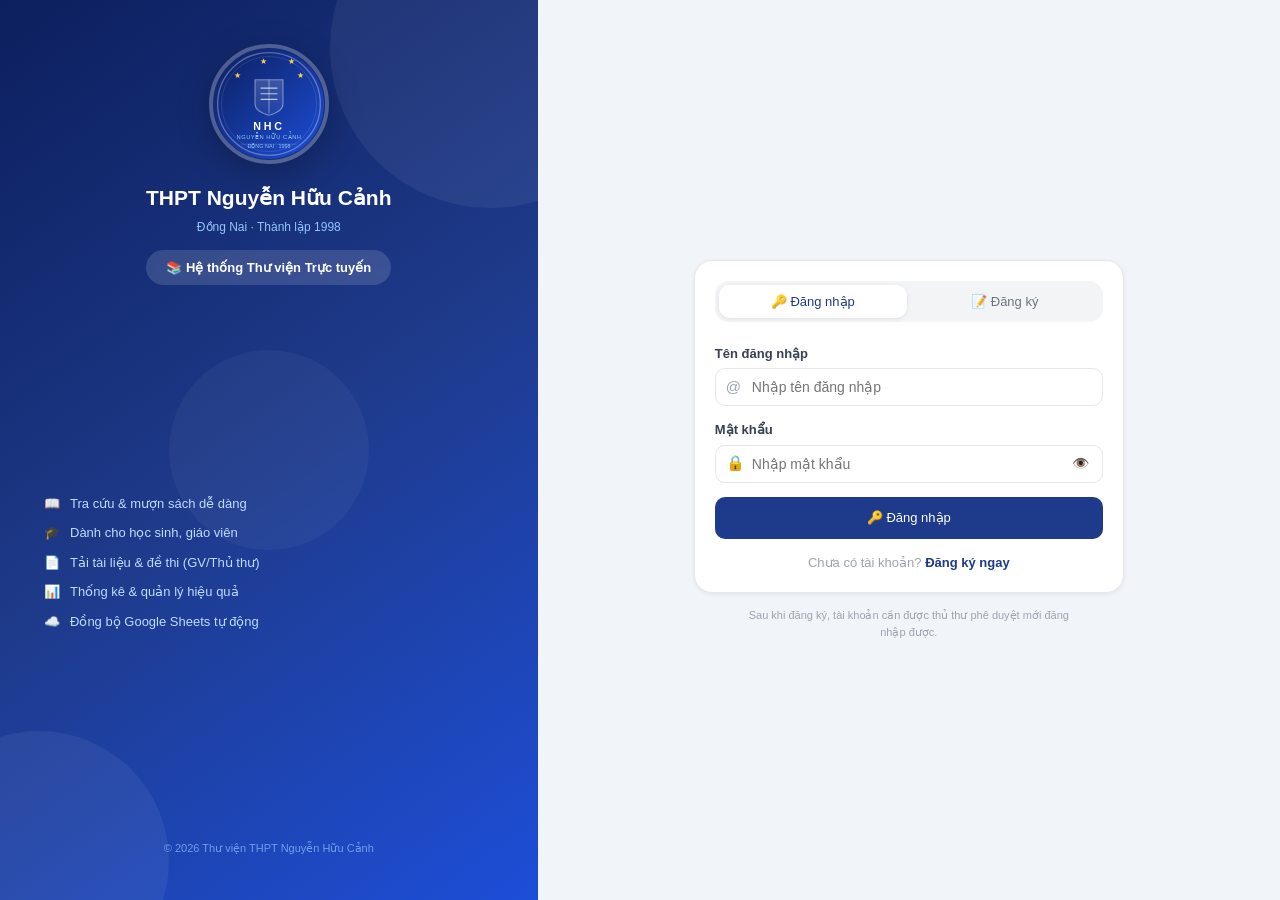
==== books.html @ 04028180 "Add files via upload" ====
<!DOCTYPE html>
<html lang="vi">
<head>
  <meta charset="UTF-8"><meta name="viewport" content="width=device-width,initial-scale=1">
  <title>Sách — Thư viện NHC</title>
  <link rel="icon" href="school-logo.png">
  <link rel="stylesheet" href="style.css">
</head>
<body>
<div id="toast-container"></div>

<div class="app-wrap">
  <div id="sidebar-cnt"></div>
  <div class="main-area">
    <div id="topbar-cnt"></div>
    <main class="main-content" id="content"></main>
  </div>
</div>

<script src="script.js"></script>
<script>
initPage('books');
const U = getCurrentUser();
const isLib = U.role === 'librarian';

let searchQ = '', catFilter = 'all', showAddForm = false;

const CATS = ['all','Văn học','Toán học','Lịch sử','Vật lý','Hóa học','Ngoại ngữ','Sinh học','Địa lý','Khác'];

function render() {
  const books = getBooks();
  const q = searchQ.toLowerCase();
  let filtered = books;
  if (q) filtered = filtered.filter(b=>b.title.toLowerCase().includes(q)||b.author.toLowerCase().includes(q)||(b.category||'').toLowerCase().includes(q));
  if (catFilter!=='all') filtered = filtered.filter(b=>b.category===catFilter);

  document.getElementById('content').innerHTML = `
<div class="page">
  <div class="page-hd">
    <h1>📚 Quản lý sách</h1>
    <p>${books.length} đầu sách · ${filtered.length} kết quả hiển thị</p>
  </div>

  ${isLib&&showAddForm ? addFormHtml() : ''}

  <div class="toolbar">
    <div class="sbox">
      <svg width="15" height="15" viewBox="0 0 24 24" fill="none" stroke="currentColor" stroke-width="2"><circle cx="11" cy="11" r="8"/><line x1="21" y1="21" x2="16.65" y2="16.65"/></svg>
      <input type="text" id="sBooks" placeholder="Tìm tiêu đề, tác giả, thể loại..." value="${esc(searchQ)}" oninput="onSearch(this.value)">
    </div>
    ${isLib?`<button class="btn btn-primary" onclick="toggleAddForm()">${showAddForm?'✕ Đóng':'➕ Thêm sách'}</button>`:''}
  </div>

  <div class="filter-tabs">
    ${CATS.map(c=>`<button class="ftab${catFilter===c?' active':''}" onclick="setCat('${c}')">${c==='all'?'Tất cả ('+books.length+')':c}</button>`).join('')}
  </div>

  <div id="books-grid" class="books-grid">
    ${filtered.length===0
      ? (books.length===0
        ?`<div class="empty-books" style="grid-column:1/-1;padding:48px;text-align:center;background:white;border:2px dashed var(--border);border-radius:var(--r-xl);color:var(--text-xs)">
            <p style="font-size:40px;margin-bottom:8px">📚</p>
            <p style="font-size:15px;font-weight:600;color:var(--text-m);margin-bottom:4px">Thư viện chưa có sách nào</p>
            ${isLib?'<p>Nhấn <strong>➕ Thêm sách</strong> để bắt đầu thêm sách vào thư viện</p>':'<p>Thủ thư chưa thêm sách vào hệ thống</p>'}
          </div>`
        :`<div class="empty-books" style="grid-column:1/-1;padding:32px;text-align:center;background:white;border:1px solid var(--border);border-radius:var(--r-xl);color:var(--text-xs)">
            📭 Không tìm thấy sách phù hợp với từ khóa "<strong>${esc(searchQ||catFilter)}</strong>"
          </div>`)
      : filtered.map(b=>bookCardHtml(b)).join('')}
  </div>
</div>`;

  setTimeout(()=>{ const el=document.getElementById('sBooks'); if(el&&searchQ)el.focus(); },0);
}

function addFormHtml() {
  return `
<div class="card" style="max-width:620px">
  <div class="card-hd">➕ Thêm sách mới</div>
  <form class="frm" onsubmit="handleAddBook(event)">
    <div class="frm-row">
      <div class="field"><label>Tiêu đề <span class="req">*</span></label><input type="text" id="ab-title" placeholder="Tên sách" required></div>
      <div class="field"><label>Tác giả <span class="req">*</span></label><input type="text" id="ab-author" placeholder="Tác giả" required></div>
    </div>
    <div class="frm-row">
      <div class="field"><label>Thể loại</label>
        <select id="ab-cat">${CATS.slice(1).map(c=>`<option>${c}</option>`).join('')}</select>
      </div>
      <div class="field"><label>Số lượng <span class="req">*</span></label><input type="number" id="ab-qty" value="1" min="1" max="999" required></div>
    </div>
    <div class="field"><label>Nhà xuất bản</label><input type="text" id="ab-pub" placeholder="NXB Giáo dục..."></div>
    <div class="field"><label>Ảnh bìa (URL)</label>
      <input type="text" id="ab-cover" placeholder="https://images.unsplash.com/...">
      <small>Để trống sẽ dùng ảnh mặc định. Gợi ý: dùng unsplash.com hoặc drive.google.com</small>
    </div>
    <div class="field"><label>Tài liệu PDF (Link đọc online)</label>
      <input type="text" id="ab-pdf" placeholder="https://drive.google.com/file/d/...">
      <small>Dán link Google Drive hoặc link PDF trực tiếp để đọc online.</small>
    </div>
    <div style="display:flex;gap:10px">
      <button type="submit" class="btn btn-primary">💾 Lưu sách</button>
      <button type="button" class="btn btn-ghost" onclick="toggleAddForm()">Hủy</button>
    </div>
  </form>
</div>`;
}

function bookCardHtml(b) {
  // ... code cũ ...
  return `
  <div class="book-card">
    <div class="book-info">
      <div class="book-actions">
        ${b.avail>0 && !myActive ? `<button class="btn btn-sm" ...>📖 Mượn</button>` : ''}
        
        ${b.pdf ? `<a href="${esc(b.pdf)}" target="_blank" class="btn btn-sm" 
                   style="background:#ECFDF5;color:#047857;border:1px solid #A7F3D0;text-decoration:none;display:inline-flex;align-items:center;justify-content:center">
                   👁️ Đọc online</a>` : ''}
        
        ${isLib ? `<button class="btn btn-sm btn-danger" onclick="deleteBook('${b.id}')">🗑️</button>` : ''}
      </div>
    </div>
  </div>`;
}

function onSearch(v) { searchQ=v; renderGrid(); }
function setCat(c)    { catFilter=c; render(); }
function toggleAddForm() { showAddForm=!showAddForm; render(); }

function renderGrid() {
  const books = getBooks();
  const q = searchQ.toLowerCase();
  let filtered = books;
  if (q) filtered = filtered.filter(b=>b.title.toLowerCase().includes(q)||b.author.toLowerCase().includes(q)||(b.category||'').toLowerCase().includes(q));
  if (catFilter!=='all') filtered = filtered.filter(b=>b.category===catFilter);
  const grid = document.getElementById('books-grid');
  if (grid) grid.innerHTML = filtered.length===0?'<div class="empty-state">📚 Không tìm thấy sách nào</div>':filtered.map(b=>bookCardHtml(b)).join('');
}

function handleAddBook(e) {
  e.preventDefault();
  const title  = document.getElementById('ab-title').value.trim();
  const author = document.getElementById('ab-author').value.trim();
  const cat    = document.getElementById('ab-cat').value;
  const qty    = parseInt(document.getElementById('ab-qty').value)||1;
  const pub    = document.getElementById('ab-pub').value.trim();
  const cover  = document.getElementById('ab-cover').value.trim();
  const pdf    = document.getElementById('ab-pdf').value.trim(); // Thêm dòng này

  if (!title || !author) { toast('Vui lòng nhập tiêu đề và tác giả','error'); return; }
  
  const books = getBooks();
  const b = { 
    id:'b'+Date.now(), 
    title, 
    author, 
    category:cat||'Khác', 
    qty, 
    avail:qty, 
    publisher:pub,
    cover:cover||'https://images.unsplash.com/photo-1512820790803-83ca734da794?w=400&q=80',
    pdf: pdf, // Thêm dòng này để lưu link PDF
    addedDate:todayStr(), 
    bCount:0 
  };

  books.push(b);
  saveBooks(books);

  // Gửi lên GS BOOK sheet (nhớ thêm pdf vào payload)
  gsPost(GS.BOOK, { 
    action:'ADD_BOOK', 
    title:b.title, 
    author:b.author, 
    category:b.category, 
    qty:b.qty, 
    publisher:b.publisher||'', 
    pdf: b.pdf, // Thêm dòng này
    addedDate:b.addedDate, 
    addedBy:U.name 
  });

  toast(`Đã thêm sách: "${b.title}"`, 'success');
  showAddForm = false;
  render();
}

function deleteBook(id) {
  const books = getBooks();
  const b = books.find(x=>x.id===id);
  if (!b) return;
  if (!confirm(`Xóa sách "${b.title}"?\nThao tác này không thể hoàn tác.`)) return;
  saveBooks(books.filter(x=>x.id!==id));
  toast(`Đã xóa sách: "${b.title}"`, 'success');
  render();
}

function borrowBook(bookId) {
  // Redirect sang trang mượn trả, truyền bookId qua sessionStorage
  sessionStorage.setItem('quick_borrow_book', bookId);
  location.href = 'borrow.html';
}

render();
</script>
</body>
</html>
---- style.css ----
:root {
  --primary:    #1E3A8A;
  --primary-h:  #1e40af;
  --primary-d:  #0f2569;
  --primary-l:  #EFF6FF;
  --primary-ll: #DBEAFE;
  --bg:         #F9FAFB;
  --white:      #ffffff;
  --border:     #E5E7EB;
  --text:       #111827;
  --text-m:     #374151;
  --text-s:     #6B7280;
  --text-xs:    #9CA3AF;
  --danger:     #DC2626;
  --danger-l:   #FEE2E2;
  --success:    #059669;
  --success-l:  #D1FAE5;
  --warning:    #D97706;
  --warning-l:  #FEF3C7;
  --purple:     #7C3AED;
  --purple-l:   #EDE9FE;
  --orange-l:   #FED7AA;
  --orange:     #EA580C;
  --sidebar-w:  280px;
  --r:          10px;
  --r-lg:       14px;
  --r-xl:       18px;
  --sh:         0 1px 4px rgba(0,0,0,0.07);
  --sh-md:      0 4px 16px rgba(0,0,0,0.10);
  --sh-lg:      0 8px 32px rgba(0,0,0,0.13);
}

*,*::before,*::after{box-sizing:border-box;margin:0;padding:0}
html{scroll-behavior:smooth;font-size:14px}
body{font-family:-apple-system,BlinkMacSystemFont,'Segoe UI',Roboto,sans-serif;background:var(--bg);color:var(--text);line-height:1.5}
a{color:inherit;text-decoration:none}
button{font-family:inherit;cursor:pointer;border:none;background:none}
input,select,textarea{font-family:inherit;font-size:14px}
img{display:block;max-width:100%}
ul{list-style:none}
::-webkit-scrollbar{width:5px;height:5px}
::-webkit-scrollbar-track{background:transparent}
::-webkit-scrollbar-thumb{background:#D1D5DB;border-radius:99px}

#toast-container{position:fixed;top:14px;right:14px;z-index:9999;display:flex;flex-direction:column;gap:8px;pointer-events:none}
.toast{display:flex;align-items:flex-start;gap:10px;padding:12px 14px;border-radius:var(--r-lg);background:white;border:1px solid var(--border);box-shadow:var(--sh-lg);pointer-events:all;min-width:250px;max-width:360px;font-size:13px;animation:toastIn .22s ease}
@keyframes toastIn{from{transform:translateX(110%);opacity:0}to{transform:none;opacity:1}}
.toast-success{border-left:4px solid var(--success)}
.toast-error  {border-left:4px solid var(--danger)}
.toast-warning{border-left:4px solid var(--warning)}
.toast-info   {border-left:4px solid var(--primary)}
.toast-body{flex:1;line-height:1.4}
.toast-title{font-weight:600;color:var(--text);margin-bottom:1px}
.toast-msg{color:var(--text-s);font-size:12px}
.toast-close{background:none;border:none;cursor:pointer;color:var(--text-xs);padding:0;font-size:16px;line-height:1;flex-shrink:0;margin-top:-2px}

.btn{display:inline-flex;align-items:center;gap:6px;padding:8px 16px;border-radius:var(--r);font-size:13px;font-weight:500;transition:all .15s;cursor:pointer;border:1px solid transparent;white-space:nowrap;line-height:1.4}
.btn:disabled{opacity:.5;cursor:not-allowed;pointer-events:none}
.btn-primary{background:var(--primary);color:#fff}
.btn-primary:hover{background:var(--primary-h)}
.btn-ghost{background:white;color:var(--text-m);border-color:var(--border)}
.btn-ghost:hover{background:var(--bg)}
.btn-success{background:var(--success-l);color:#065F46}
.btn-success:hover{background:#A7F3D0}
.btn-danger{background:var(--danger-l);color:var(--danger)}
.btn-danger:hover{background:#FECACA}
.btn-warning{background:var(--warning-l);color:#92400E}
.btn-warning:hover{background:#FDE68A}
.btn-purple{background:var(--purple-l);color:var(--purple)}
.btn-sm{padding:5px 10px;font-size:12px;border-radius:8px}
.btn-full{width:100%;justify-content:center;padding:11px}

.badge{display:inline-flex;align-items:center;gap:4px;padding:3px 8px;border-radius:6px;font-size:11px;font-weight:600}
.badge-blue  {background:var(--primary-ll);color:#1E40AF}
.badge-green {background:var(--success-l); color:#065F46}
.badge-red   {background:var(--danger-l);  color:var(--danger)}
.badge-yellow{background:var(--warning-l); color:#92400E}
.badge-purple{background:var(--purple-l);  color:var(--purple)}
.badge-gray  {background:#F3F4F6;           color:var(--text-m)}
.badge-orange{background:var(--orange-l);  color:var(--orange)}

.field{display:flex;flex-direction:column;gap:5px}
.field label{font-size:13px;font-weight:600;color:var(--text-m)}
.field small{font-size:11px;color:var(--text-xs);line-height:1.4}
.req{color:var(--danger)}
.iw{position:relative;display:flex;align-items:center}
.iw .ii{position:absolute;left:11px;color:var(--text-xs);pointer-events:none;display:flex;align-items:center;font-size:15px}
.iw input,.iw select{width:100%;padding:10px 12px 10px 36px;border:1px solid var(--border);border-radius:var(--r);background:white;outline:none;transition:border-color .15s}
.iw input:focus,.iw select:focus{border-color:var(--primary)}
.iw .eye-btn{position:absolute;right:10px;color:var(--text-xs);display:flex;padding:4px;cursor:pointer}
.iw .eye-btn:hover{color:var(--text-m)}
input:not(.iw input):not([type="file"]):not([type="range"]),select:not(.iw select),textarea{width:100%;padding:10px 12px;border:1px solid var(--border);border-radius:var(--r);background:white;outline:none;transition:border-color .15s;resize:vertical}
input:not(.iw input):focus,select:not(.iw select):focus,textarea:focus{border-color:var(--primary)}
input[type="file"]{border:1.5px dashed var(--border);padding:10px 12px;border-radius:var(--r);background:var(--bg);cursor:pointer;width:100%}
input[type="file"]:hover{border-color:var(--primary)}
input[type="date"]{padding:9px 12px;border:1px solid var(--border);border-radius:var(--r);background:white;outline:none;width:100%}
input[type="date"]:focus{border-color:var(--primary)}
.frm{display:flex;flex-direction:column;gap:14px}
.frm-row{display:grid;grid-template-columns:1fr 1fr;gap:12px}
.frm-row-3{display:grid;grid-template-columns:1fr 1fr 1fr;gap:12px}
@media(max-width:640px){.frm-row,.frm-row-3{grid-template-columns:1fr}}

.card{background:white;border:1px solid var(--border);border-radius:var(--r-xl);padding:20px;box-shadow:var(--sh)}
.card-hd{font-size:15px;font-weight:700;color:var(--text);margin-bottom:16px;display:flex;align-items:center;gap:8px}
.card-hd-actions{margin-left:auto;display:flex;gap:6px}

.sec-hd{display:flex;align-items:center;justify-content:space-between;margin-bottom:12px}
.sec-hd h2{font-size:15px;font-weight:700;color:var(--text)}
.see-all{font-size:12px;color:var(--primary);font-weight:600;cursor:pointer}
.see-all:hover{text-decoration:underline}

.tab-bar{display:flex;gap:4px;background:white;border:1px solid var(--border);border-radius:var(--r-xl);padding:4px;width:fit-content;margin-bottom:18px;flex-wrap:wrap}
.tab-btn{display:flex;align-items:center;gap:6px;padding:7px 14px;border-radius:var(--r);font-size:13px;font-weight:500;color:var(--text-s);transition:all .15s;background:transparent;white-space:nowrap;cursor:pointer}
.tab-btn.active{background:var(--primary);color:white}
.tab-count{font-size:10px;padding:1px 5px;border-radius:99px;background:rgba(255,255,255,.2)}
.tab-btn:not(.active) .tab-count{background:var(--border);color:var(--text-s)}
.filter-tabs{display:flex;flex-wrap:wrap;gap:6px;margin-bottom:14px}
.ftab{padding:5px 12px;border-radius:99px;font-size:12px;font-weight:500;background:white;border:1px solid var(--border);color:var(--text-s);cursor:pointer;transition:all .15s}
.ftab.active{background:var(--primary);color:white;border-color:var(--primary)}

.tbl-wrap{background:white;border:1px solid var(--border);border-radius:var(--r-xl);overflow:auto;box-shadow:var(--sh)}
.tbl{width:100%;border-collapse:collapse;font-size:13px;min-width:560px}
.tbl thead{background:var(--bg)}
.tbl th{text-align:left;padding:10px 14px;font-weight:600;color:var(--text-m);font-size:12px;white-space:nowrap}
.tbl td{padding:11px 14px;border-top:1px solid #F3F4F6;vertical-align:middle}
.tbl tbody tr:hover td{background:#FAFAFA}
.tbl .tc{text-align:center}
.tbl .fw{font-weight:500;color:var(--text)}
.tbl .act{display:flex;gap:5px}
.tbl .empty{text-align:center;padding:32px;color:var(--text-xs);font-size:13px}

.toolbar{display:flex;align-items:center;gap:10px;margin-bottom:14px;flex-wrap:wrap}
.sbox{display:flex;align-items:center;gap:8px;background:white;border:1px solid var(--border);border-radius:var(--r);padding:8px 12px;flex:1;min-width:200px;max-width:380px}
.sbox svg{color:var(--text-xs);flex-shrink:0}
.sbox input{border:none;background:none;outline:none;flex:1;font-size:13px;color:var(--text)}

.page{display:flex;flex-direction:column;gap:18px}
.page-hd h1{font-size:22px;font-weight:700;color:var(--text)}
.page-hd p{color:var(--text-s);font-size:13px;margin-top:2px}
.empty-state{padding:40px 20px;text-align:center;color:var(--text-xs);background:white;border-radius:var(--r-xl);border:1px solid var(--border);font-size:14px;line-height:2}

.stats-grid{display:grid;grid-template-columns:repeat(auto-fill,minmax(160px,1fr));gap:12px}
.stat-card{background:white;border:1px solid var(--border);border-radius:var(--r-xl);padding:16px 18px;display:flex;align-items:center;gap:14px;box-shadow:var(--sh)}
.stat-icon{width:44px;height:44px;border-radius:12px;display:flex;align-items:center;justify-content:center;font-size:20px;flex-shrink:0}
.stat-label{font-size:12px;color:var(--text-s);font-weight:500}
.stat-val{font-size:24px;font-weight:800;line-height:1.1;margin-top:2px}

.books-grid{display:grid;grid-template-columns:repeat(auto-fill,minmax(170px,1fr));gap:14px}
.book-card{background:white;border:1px solid var(--border);border-radius:var(--r-xl);overflow:hidden;display:flex;flex-direction:column;box-shadow:var(--sh);transition:box-shadow .2s,transform .2s}
.book-card:hover{box-shadow:var(--sh-md);transform:translateY(-2px)}
.book-cover{position:relative;height:175px;background:var(--primary-l);overflow:hidden;flex-shrink:0}
.book-cover img{width:100%;height:100%;object-fit:cover}
.book-rank{position:absolute;top:8px;left:8px;width:24px;height:24px;border-radius:50%;background:var(--primary);color:white;font-size:11px;font-weight:700;display:flex;align-items:center;justify-content:center;box-shadow:0 2px 6px rgba(0,0,0,.2);z-index:1}
.book-out-overlay{position:absolute;inset:0;background:rgba(0,0,0,.5);display:flex;align-items:center;justify-content:center}
.book-out-overlay span{background:rgba(255,255,255,.15);color:white;font-size:12px;font-weight:600;padding:5px 12px;border-radius:8px;backdrop-filter:blur(4px)}
.book-info{padding:12px;flex:1;display:flex;flex-direction:column;gap:3px}
.book-title{font-weight:600;font-size:13px;color:var(--text);line-height:1.3;display:-webkit-box;-webkit-line-clamp:2;line-clamp:2;-webkit-box-orient:vertical;overflow:hidden}
.book-author{font-size:11px;color:var(--text-s)}
.book-meta{display:flex;align-items:center;gap:6px;flex-wrap:wrap;margin-top:4px}
.cat-tag{font-size:11px;font-weight:600;padding:2px 7px;border-radius:5px}
.book-avail{font-size:11px;color:var(--text-xs)}
.book-actions{margin-top:auto;padding-top:8px;display:flex;gap:5px}

.u-cell{display:flex;align-items:center;gap:10px}
.avatar{display:flex;align-items:center;justify-content:center;border-radius:50%;font-weight:700;flex-shrink:0}
.avatar-lg{width:36px;height:36px;font-size:14px}
.avatar-md{width:30px;height:30px;font-size:12px}
.avatar-sm{width:24px;height:24px;font-size:10px}
.role-tag{display:inline-flex;align-items:center;padding:2px 8px;border-radius:5px;font-size:11px;font-weight:600}
.code{font-family:'Courier New',monospace;font-size:12px;background:var(--bg);padding:2px 6px;border-radius:4px;color:var(--primary)}

.usearch-wrap{position:relative}
.usearch-drop{position:absolute;top:calc(100% + 4px);left:0;right:0;background:white;border:1px solid var(--border);border-radius:var(--r-lg);box-shadow:var(--sh-md);z-index:60;max-height:220px;overflow-y:auto;display:none}
.usearch-item{display:flex;align-items:center;gap:10px;padding:9px 14px;cursor:pointer;transition:background .1s}
.usearch-item:hover{background:var(--bg)}
.usearch-item p{font-size:13px;font-weight:500;color:var(--text)}
.usearch-item small{font-size:11px;color:var(--text-s)}
.selected-user{display:flex;align-items:center;gap:10px;padding:8px 12px;border:1.5px solid var(--primary);border-radius:var(--r);background:var(--primary-l);margin-top:6px}
.selected-user-info{flex:1}
.selected-user-info p{font-size:13px;font-weight:600;color:var(--text)}
.selected-user-info small{font-size:11px;color:var(--text-s)}
.selected-user-clear{color:var(--text-xs);padding:3px;display:flex;cursor:pointer}

.ann-list{display:flex;flex-direction:column;gap:10px}
.ann-card{background:white;border:1px solid var(--border);border-radius:var(--r-lg);padding:14px 16px;display:flex;gap:14px;align-items:flex-start;box-shadow:var(--sh)}
.ann-type{font-size:11px;font-weight:700;padding:3px 8px;border-radius:6px;white-space:nowrap;flex-shrink:0;margin-top:2px}
.ann-notice{background:#DBEAFE;color:#1E40AF}
.ann-event {background:#D1FAE5;color:#065F46}
.ann-news  {background:#FEF3C7;color:#92400E}
.ann-title{font-weight:600;font-size:14px;color:var(--text);margin-bottom:3px}
.ann-body{font-size:13px;color:var(--text-s);line-height:1.5}
.ann-date{font-size:11px;color:var(--text-xs);margin-top:4px}

.doc-list{display:flex;flex-direction:column;gap:8px}
.doc-item{background:white;border:1px solid var(--border);border-radius:var(--r-lg);padding:13px 16px;display:flex;align-items:center;gap:14px;box-shadow:var(--sh)}
.doc-icon{font-size:26px;flex-shrink:0}
.doc-body{flex:1;min-width:0}
.doc-title{font-weight:600;font-size:14px;color:var(--text)}
.doc-meta{display:flex;flex-wrap:wrap;align-items:center;gap:8px;margin-top:4px;font-size:12px;color:var(--text-s)}
.doc-acts{display:flex;gap:6px;flex-shrink:0}
.upload-panel{background:white;border:1.5px dashed var(--primary-ll);border-radius:var(--r-xl);padding:22px;margin-bottom:4px}
.upload-hd{display:flex;align-items:center;gap:14px;margin-bottom:16px}
.upload-hd-icon{width:44px;height:44px;border-radius:var(--r);background:var(--primary-l);color:var(--primary);display:flex;align-items:center;justify-content:center;flex-shrink:0}
.upload-hd h3{font-size:15px;font-weight:700}
.upload-hd p{font-size:12px;color:var(--text-s);margin-top:2px}

.feedback-list{display:flex;flex-direction:column;gap:10px}
.fb-card{background:white;border:1px solid var(--border);border-radius:var(--r-lg);padding:14px 16px;box-shadow:var(--sh)}
.fb-hd{display:flex;align-items:center;gap:10px;margin-bottom:6px}
.fb-body{font-size:13px;color:var(--text-s);line-height:1.6}
.stars{color:#F59E0B;font-size:16px;letter-spacing:2px}
.rating-input{display:flex;gap:8px;margin-top:4px}
.rating-input label{cursor:pointer;font-size:24px;color:#D1D5DB;transition:color .1s}
.rating-input input:checked~label,.rating-input label:hover,.rating-input label:hover~label{color:#F59E0B}
.rating-input{flex-direction:row-reverse;justify-content:flex-end}
.rating-input input{display:none}

.login-wrap{display:flex;min-height:100vh;background:#F1F5F9}
.login-left{display:none;flex-direction:column;justify-content:space-between;padding:44px;position:relative;overflow:hidden;width:42%;flex-shrink:0;background:linear-gradient(145deg,#0c1f5e 0%,#1E3A8A 50%,#1d4ed8 100%)}
@media(min-width:1024px){.login-left{display:flex}}
.ll-blob1{position:absolute;top:0;right:0;width:320px;height:320px;border-radius:50%;background:rgba(255,255,255,.06);transform:translate(35%,-35%)}
.ll-blob2{position:absolute;bottom:0;left:0;width:260px;height:260px;border-radius:50%;background:rgba(255,255,255,.06);transform:translate(-35%,35%)}
.ll-blob3{position:absolute;top:50%;left:50%;width:200px;height:200px;border-radius:50%;background:rgba(255,255,255,.04);transform:translate(-50%,-50%)}
.ll-brand{position:relative;z-index:1;display:flex;flex-direction:column;align-items:center;text-align:center}
.ll-logo{width:120px;height:120px;border-radius:50%;object-fit:cover;border:4px solid rgba(255,255,255,.25);box-shadow:0 8px 32px rgba(0,0,0,.25);margin-bottom:18px}
.ll-logo-fb{width:120px;height:120px;border-radius:50%;background:rgba(255,255,255,.15);display:flex;align-items:center;justify-content:center;font-size:52px;margin-bottom:18px;box-shadow:0 8px 32px rgba(0,0,0,.2)}
.ll-school{font-size:21px;font-weight:800;color:white;margin-bottom:4px}
.ll-school-sub{font-size:12px;color:#93C5FD;margin-bottom:14px}
.ll-badge{background:rgba(255,255,255,.14);color:white;font-size:13px;font-weight:600;padding:8px 20px;border-radius:99px;backdrop-filter:blur(4px)}
.ll-feats{position:relative;z-index:1;display:flex;flex-direction:column;gap:10px}
.ll-feat{color:#BFDBFE;font-size:13px;display:flex;align-items:center;gap:10px}
.ll-copy{position:relative;z-index:1;font-size:11px;color:rgba(147,197,253,.7);text-align:center}
.login-right{flex:1;display:flex;flex-direction:column;align-items:center;justify-content:center;padding:24px 16px;overflow-y:auto}
.mobile-brand{display:flex;align-items:center;gap:12px;margin-bottom:22px}
@media(min-width:1024px){.mobile-brand{display:none}}
.mobile-brand img{width:44px;height:44px;border-radius:50%;object-fit:cover;box-shadow:var(--sh)}
.mobile-brand-fb{width:44px;height:44px;border-radius:50%;background:var(--primary-l);display:flex;align-items:center;justify-content:center;font-size:22px}
.mobile-brand-name{font-size:14px;font-weight:700;color:var(--text)}
.mobile-brand-sub{font-size:12px;color:var(--text-s)}
.login-card{width:100%;max-width:430px}
.login-note{margin-top:14px;font-size:11px;color:var(--text-xs);text-align:center;max-width:340px}
.auth-tabs{display:flex;gap:4px;background:#F3F4F6;border-radius:14px;padding:4px;margin-bottom:22px}
.auth-tab{display:flex;align-items:center;gap:6px;flex:1;justify-content:center;padding:9px 10px;border-radius:11px;font-size:13px;font-weight:500;color:var(--text-s);transition:all .15s;cursor:pointer}
.auth-tab.active{background:white;color:var(--primary);box-shadow:0 1px 4px rgba(0,0,0,.08)}
.role-picker{display:grid;grid-template-columns:1fr 1fr 1fr;gap:8px}
.role-btn{padding:9px 6px;border:1.5px solid var(--border);border-radius:var(--r);font-size:12px;font-weight:500;color:var(--text-s);background:var(--bg);transition:all .15s;display:flex;align-items:center;gap:5px;justify-content:center;cursor:pointer;width:100%}
.role-btn.active{border-color:var(--primary);background:var(--primary-l);color:var(--primary);font-weight:700}
.form-link{text-align:center;font-size:13px;color:var(--text-xs)}
.form-link a{color:var(--primary);font-weight:600;cursor:pointer}

.app-wrap{display:flex;height:100vh;overflow:hidden}
.sidebar {
  width: var(--sidebar-w);
  flex-shrink: 0;
  display: flex;
  flex-direction: column;
  background: linear-gradient(175deg, #111f5c 0%, #1E3A8A 50%, #1d4ed8 100%);
  box-shadow: 2px 0 16px rgba(0, 0, 0, .12);
  z-index: 100;
  transition: transform .28s;
  height: 100vh;
  position: fixed;
  top: 0;
  left: 0;
}
@media(max-width:768px){
  .sidebar{transform:translateX(-100%)}
  .sidebar.open{transform:none}
  .sb-backdrop{display:none;position:fixed;inset:0;background:rgba(0,0,0,.45);z-index:99}
  .sb-backdrop.show{display:block}
}
.sb-header{padding:16px 14px;border-bottom:1px solid rgba(255,255,255,.11);display:flex;align-items:center;gap:11px}
.sb-logo{width:40px;height:40px;border-radius:50%;object-fit:cover;flex-shrink:0;box-shadow:0 2px 8px rgba(0,0,0,.2)}
.sb-logo-fb{width:40px;height:40px;border-radius:50%;background:rgba(255,255,255,.18);display:flex;align-items:center;justify-content:center;font-size:18px;flex-shrink:0}
.sb-title{font-size:16px;font-weight:700;color:white;line-height:1.3}
.sb-sub{font-size:11px;color:#93C5FD}
.sb-nav{flex:1;padding:10px 8px;display:flex;flex-direction:column;gap:1px;overflow-y:auto}
.nav-item {
  display: flex;
  align-items: center;
  gap: 14px;
  padding: 16px 20px;
  border-radius: 11px;
  color: #BFDBFE;
  font-size: 17px;
  font-weight: 500;
  transition: all .15s;
  position: relative;
  cursor: pointer;
  text-decoration: none;
  border: none;
  background: none;
  width: 100%;
  text-align: left;
}
.nav-item:hover{background:rgba(255,255,255,.09);color:white}
.nav-item.active{background:rgba(255,255,255,.15);color:white}
.nav-bar{position:absolute;left:0;top:50%;transform:translateY(-50%);width:3px;height:20px;background:white;border-radius:0 3px 3px 0}
.nav-icon {
  display: flex;
  flex-shrink: 0;
  font-size: 22px;
}
.nav-label{flex:1}
.nav-badge{background:#EF4444;color:white;font-size:10px;font-weight:700;min-width:17px;height:17px;border-radius:99px;display:flex;align-items:center;justify-content:center;padding:0 4px}
.sb-user{padding:11px 14px;border-top:1px solid rgba(255,255,255,.11);display:flex;align-items:center;gap:10px}
.sb-avatar{width:34px;height:34px;border-radius:50%;background:rgba(255,255,255,.18);display:flex;align-items:center;justify-content:center;font-weight:700;color:white;font-size:13px;flex-shrink:0}
.sb-uname{font-size:13px;font-weight:600;color:white;white-space:nowrap;overflow:hidden;text-overflow:ellipsis}
.sb-urole{font-size:11px;color:#93C5FD}
.sb-logout{color:#93C5FD;padding:6px;border-radius:8px;display:flex;cursor:pointer}
.sb-logout:hover{background:rgba(255,255,255,.09);color:white}
.main-area {
  flex: 1;
  display: flex;
  flex-direction: column;
  overflow: hidden;
  min-width: 0;
  margin-left: var(--sidebar-w);
}
@media(max-width:768px){.main-area{margin-left:0}}
.topbar{background:white;border-bottom:1px solid var(--border);padding:11px 22px;display:flex;align-items:center;gap:12px;flex-shrink:0;box-shadow:var(--sh)}
.menu-btn{display:none;padding:6px;border-radius:8px;color:var(--text-m);cursor:pointer}
.menu-btn:hover{background:var(--bg)}
@media(max-width:768px){.menu-btn{display:flex}}
.topbar-info{flex:1}
.topbar-greet{font-size:13px;color:var(--text-s)}
.topbar-greet strong{color:var(--primary)}
.topbar-sub{font-size:11px;color:var(--text-xs)}
.topbar-right{display:flex;align-items:center;gap:6px}
.icon-btn{width:34px;height:34px;border-radius:9px;display:flex;align-items:center;justify-content:center;color:var(--text-m);cursor:pointer;position:relative;border:none;background:none}
.icon-btn:hover{background:var(--bg)}
.dot{position:absolute;top:5px;right:5px;width:8px;height:8px;border-radius:50%;background:#EF4444;border:2px solid white}
.offline-badge{background:#FEF3C7;color:#92400E;border:1px solid #FDE68A;font-size:11px;font-weight:600;padding:3px 8px;border-radius:99px;display:none}
.offline-badge.show{display:flex;align-items:center;gap:4px}
.main-content{flex:1;overflow-y:auto;padding:22px 26px}
@media(max-width:640px){.main-content{padding:14px}}

.settings-section{display:flex;flex-direction:column;gap:16px;max-width:660px}
.toggle-wrap{display:flex;align-items:center;justify-content:space-between;padding:10px 0;border-bottom:1px solid #F3F4F6}
.toggle-wrap:last-child{border-bottom:none}
.toggle-label{font-size:13px;font-weight:500;color:var(--text-m)}
.toggle-sub{font-size:11px;color:var(--text-xs)}
.toggle{position:relative;width:40px;height:22px;flex-shrink:0}
.toggle input{opacity:0;width:0;height:0;position:absolute}
.toggle-slider{position:absolute;inset:0;background:#D1D5DB;border-radius:99px;cursor:pointer;transition:.2s}
.toggle-slider::before{content:'';position:absolute;width:16px;height:16px;left:3px;top:3px;background:white;border-radius:50%;transition:.2s}
.toggle input:checked+.toggle-slider{background:var(--primary)}
.toggle input:checked+.toggle-slider::before{transform:translateX(18px)}
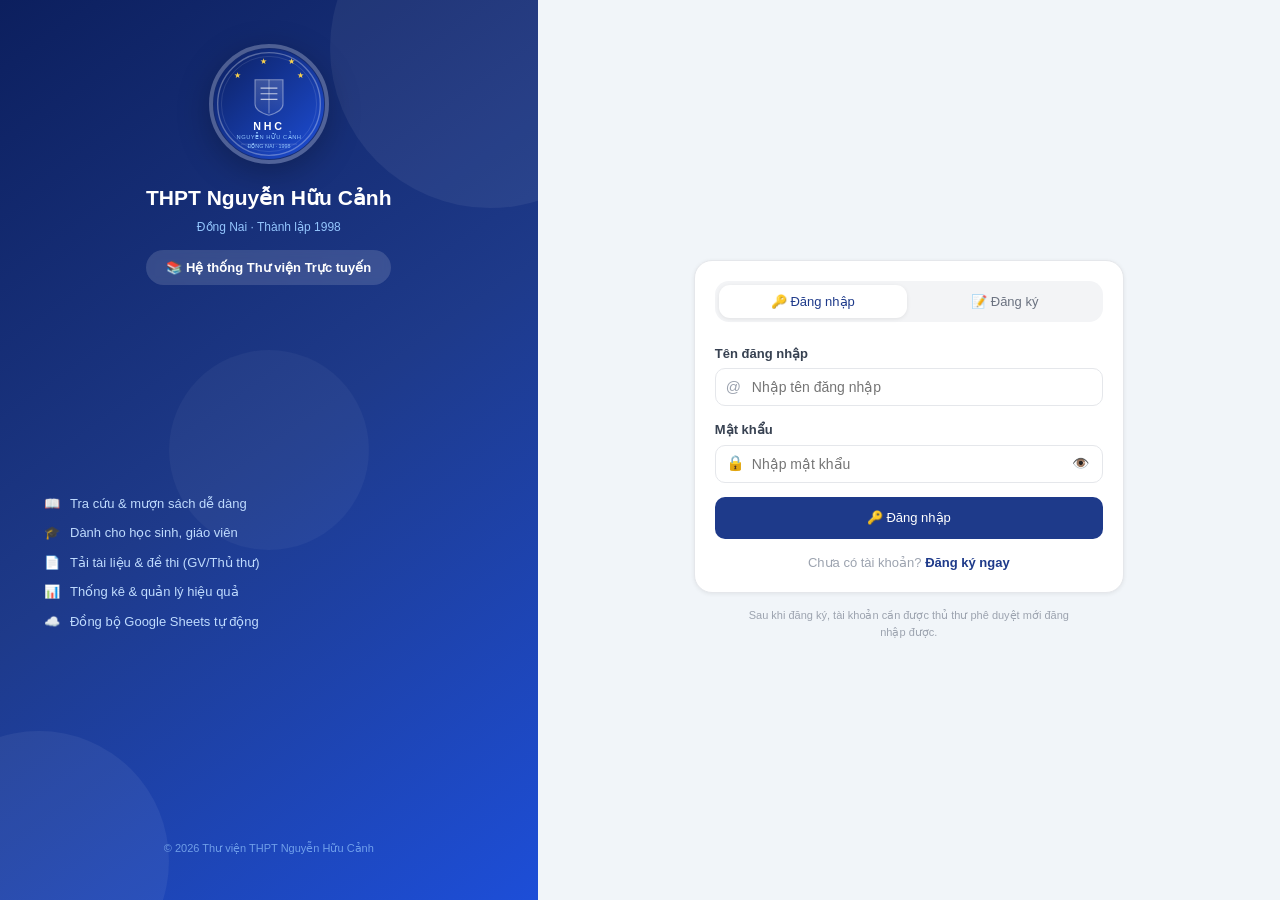
==== commit 0b303eeb: "Add files via upload" ====
--- a/books.html
+++ b/books.html
@@ -25,10 +25,11 @@
 
 let searchQ = '', catFilter = 'all', showAddForm = false;
 
-const CATS = ['all','Văn học','Toán học','Lịch sử','Vật lý','Hóa học','Ngoại ngữ','Sinh học','Địa lý','Khác'];
+const CATS = ['all', 'SGK10', 'SGK11', 'SGK12', 'Truyện ngắn', 'Tiểu Thuyết', 'Truyện tranh', 'Kỹ năng sống', 'Khác'];
 
 function render() {
   const books = getBooks();
+  const borrows = getBorrows(); // Lấy dữ liệu mượn để check trạng thái nút
   const q = searchQ.toLowerCase();
   let filtered = books;
   if (q) filtered = filtered.filter(b=>b.title.toLowerCase().includes(q)||b.author.toLowerCase().includes(q)||(b.category||'').toLowerCase().includes(q));
@@ -57,16 +58,15 @@
 
   <div id="books-grid" class="books-grid">
     ${filtered.length===0
-      ? (books.length===0
-        ?`<div class="empty-books" style="grid-column:1/-1;padding:48px;text-align:center;background:white;border:2px dashed var(--border);border-radius:var(--r-xl);color:var(--text-xs)">
+      ? `<div class="empty-books" style="grid-column:1/-1;padding:48px;text-align:center;background:white;border:2px dashed var(--border);border-radius:var(--r-xl);color:var(--text-xs)">
             <p style="font-size:40px;margin-bottom:8px">📚</p>
-            <p style="font-size:15px;font-weight:600;color:var(--text-m);margin-bottom:4px">Thư viện chưa có sách nào</p>
-            ${isLib?'<p>Nhấn <strong>➕ Thêm sách</strong> để bắt đầu thêm sách vào thư viện</p>':'<p>Thủ thư chưa thêm sách vào hệ thống</p>'}
+            <p style="font-size:15px;font-weight:600;color:var(--text-m);margin-bottom:4px">Không tìm thấy sách phù hợp</p>
           </div>`
-        :`<div class="empty-books" style="grid-column:1/-1;padding:32px;text-align:center;background:white;border:1px solid var(--border);border-radius:var(--r-xl);color:var(--text-xs)">
-            📭 Không tìm thấy sách phù hợp với từ khóa "<strong>${esc(searchQ||catFilter)}</strong>"
-          </div>`)
-      : filtered.map(b=>bookCardHtml(b)).join('')}
+      : filtered.map(b => {
+          // Tính myActive truyền vào thẻ sách
+          const myActive = U.role !== 'librarian' && borrows.some(r => r.bookId === b.id && r.userId === U.id && (r.status === 'borrowed' || r.status === 'overdue'));
+          return bookCardHtml(b, myActive);
+        }).join('')}
   </div>
 </div>`;
 
@@ -75,7 +75,7 @@
 
 function addFormHtml() {
   return `
-<div class="card" style="max-width:620px">
+<div class="card" style="max-width:620px;margin-bottom:20px">
   <div class="card-hd">➕ Thêm sách mới</div>
   <form class="frm" onsubmit="handleAddBook(event)">
     <div class="frm-row">
@@ -91,13 +91,11 @@
     <div class="field"><label>Nhà xuất bản</label><input type="text" id="ab-pub" placeholder="NXB Giáo dục..."></div>
     <div class="field"><label>Ảnh bìa (URL)</label>
       <input type="text" id="ab-cover" placeholder="https://images.unsplash.com/...">
-      <small>Để trống sẽ dùng ảnh mặc định. Gợi ý: dùng unsplash.com hoặc drive.google.com</small>
     </div>
     <div class="field"><label>Tài liệu PDF (Link đọc online)</label>
-      <input type="text" id="ab-pdf" placeholder="https://drive.google.com/file/d/...">
-      <small>Dán link Google Drive hoặc link PDF trực tiếp để đọc online.</small>
-    </div>
-    <div style="display:flex;gap:10px">
+      <input type="text" id="ab-pdf" placeholder="Dán link PDF hoặc Google Drive...">
+    </div>
+    <div style="display:flex;gap:10px;margin-top:10px">
       <button type="submit" class="btn btn-primary">💾 Lưu sách</button>
       <button type="button" class="btn btn-ghost" onclick="toggleAddForm()">Hủy</button>
     </div>
@@ -105,17 +103,26 @@
 </div>`;
 }
 
-function bookCardHtml(b) {
-  // ... code cũ ...
+function bookCardHtml(b, myActive) { 
+  const cc = (typeof CAT_COLORS !== 'undefined' && CAT_COLORS[b.category]) || {bg:'#F3F4F6', c:'#374151'}; 
+  
   return `
   <div class="book-card">
+    <div class="book-cover">
+      <img src="${esc(b.cover || 'https://via.placeholder.com/150?text=No+Cover')}" alt="${esc(b.title)}" onerror="this.src='https://via.placeholder.com/150?text=No+Cover'">
+      ${b.avail === 0 ? `<div class="book-out-overlay"><span>Hết sách</span></div>` : ''}
+    </div>
     <div class="book-info">
+      <p class="book-title">${esc(b.title)}</p>
+      <p class="book-author">${esc(b.author)}</p>
+      <div class="book-meta">
+        <span class="cat-tag" style="background:${cc.bg};color:${cc.c}">${esc(b.category)}</span>
+        <span class="book-avail">Còn ${b.avail}/${b.qty}</span>
+      </div>
       <div class="book-actions">
-        ${b.avail>0 && !myActive ? `<button class="btn btn-sm" ...>📖 Mượn</button>` : ''}
+        ${b.avail > 0 && (isLib || !myActive) ? `<button class="btn btn-sm" onclick="borrowBook('${b.id}')" style="background:#EFF6FF;color:#1E40AF;border:1px solid #BFDBFE">📖 Mượn</button>` : ''}
         
-        ${b.pdf ? `<a href="${esc(b.pdf)}" target="_blank" class="btn btn-sm" 
-                   style="background:#ECFDF5;color:#047857;border:1px solid #A7F3D0;text-decoration:none;display:inline-flex;align-items:center;justify-content:center">
-                   👁️ Đọc online</a>` : ''}
+        ${b.pdf ? `<a href="${esc(b.pdf)}" target="_blank" class="btn btn-sm" style="background:#ECFDF5;color:#047857;border:1px solid #A7F3D0;text-decoration:none;display:inline-flex;align-items:center;justify-content:center">👁️ Đọc online</a>` : ''}
         
         ${isLib ? `<button class="btn btn-sm btn-danger" onclick="deleteBook('${b.id}')">🗑️</button>` : ''}
       </div>
@@ -129,12 +136,22 @@
 
 function renderGrid() {
   const books = getBooks();
+  const borrows = getBorrows(); 
   const q = searchQ.toLowerCase();
+  
   let filtered = books;
   if (q) filtered = filtered.filter(b=>b.title.toLowerCase().includes(q)||b.author.toLowerCase().includes(q)||(b.category||'').toLowerCase().includes(q));
   if (catFilter!=='all') filtered = filtered.filter(b=>b.category===catFilter);
+  
   const grid = document.getElementById('books-grid');
-  if (grid) grid.innerHTML = filtered.length===0?'<div class="empty-state">📚 Không tìm thấy sách nào</div>':filtered.map(b=>bookCardHtml(b)).join('');
+  if (grid) {
+    grid.innerHTML = filtered.length === 0 
+      ? '<div class="empty-books" style="grid-column:1/-1;padding:32px;text-align:center;">📭 Không tìm thấy sách phù hợp</div>' 
+      : filtered.map(b => {
+          const myActive = U.role !== 'librarian' && borrows.some(r => r.bookId === b.id && r.userId === U.id && (r.status === 'borrowed' || r.status === 'overdue'));
+          return bookCardHtml(b, myActive); 
+        }).join('');
+  }
 }
 
 function handleAddBook(e) {
@@ -145,41 +162,19 @@
   const qty    = parseInt(document.getElementById('ab-qty').value)||1;
   const pub    = document.getElementById('ab-pub').value.trim();
   const cover  = document.getElementById('ab-cover').value.trim();
-  const pdf    = document.getElementById('ab-pdf').value.trim(); // Thêm dòng này
+  const pdf    = document.getElementById('ab-pdf').value.trim();
 
   if (!title || !author) { toast('Vui lòng nhập tiêu đề và tác giả','error'); return; }
   
   const books = getBooks();
   const b = { 
-    id:'b'+Date.now(), 
-    title, 
-    author, 
-    category:cat||'Khác', 
-    qty, 
-    avail:qty, 
-    publisher:pub,
+    id:'b'+Date.now(), title, author, category:cat||'Khác', qty, avail:qty, publisher:pub,
     cover:cover||'https://images.unsplash.com/photo-1512820790803-83ca734da794?w=400&q=80',
-    pdf: pdf, // Thêm dòng này để lưu link PDF
-    addedDate:todayStr(), 
-    bCount:0 
+    pdf: pdf, addedDate:todayStr(), bCount:0 
   };
-
   books.push(b);
   saveBooks(books);
-
-  // Gửi lên GS BOOK sheet (nhớ thêm pdf vào payload)
-  gsPost(GS.BOOK, { 
-    action:'ADD_BOOK', 
-    title:b.title, 
-    author:b.author, 
-    category:b.category, 
-    qty:b.qty, 
-    publisher:b.publisher||'', 
-    pdf: b.pdf, // Thêm dòng này
-    addedDate:b.addedDate, 
-    addedBy:U.name 
-  });
-
+  gsPost(GS.BOOK, { action:'ADD_BOOK', title:b.title, author:b.author, category:b.category, qty:b.qty, publisher:b.publisher||'', pdf: b.pdf, addedDate:b.addedDate, addedBy:U.name });
   toast(`Đã thêm sách: "${b.title}"`, 'success');
   showAddForm = false;
   render();
@@ -188,15 +183,13 @@
 function deleteBook(id) {
   const books = getBooks();
   const b = books.find(x=>x.id===id);
-  if (!b) return;
-  if (!confirm(`Xóa sách "${b.title}"?\nThao tác này không thể hoàn tác.`)) return;
+  if (!b || !confirm(`Xóa sách "${b.title}"?`)) return;
   saveBooks(books.filter(x=>x.id!==id));
   toast(`Đã xóa sách: "${b.title}"`, 'success');
   render();
 }
 
 function borrowBook(bookId) {
-  // Redirect sang trang mượn trả, truyền bookId qua sessionStorage
   sessionStorage.setItem('quick_borrow_book', bookId);
   location.href = 'borrow.html';
 }
--- a/style.css
+++ b/style.css
@@ -345,4 +345,273 @@
 .toggle-slider{position:absolute;inset:0;background:#D1D5DB;border-radius:99px;cursor:pointer;transition:.2s}
 .toggle-slider::before{content:'';position:absolute;width:16px;height:16px;left:3px;top:3px;background:white;border-radius:50%;transition:.2s}
 .toggle input:checked+.toggle-slider{background:var(--primary)}
-.toggle input:checked+.toggle-slider::before{transform:translateX(18px)}+.toggle input:checked+.toggle-slider::before{transform:translateX(18px)}
+/* Container chính chứa 2 cột */
+.rules-container {
+  display: grid;
+  grid-template-columns: 1fr 1fr; /* Chia đôi màn hình */
+  gap: 24px;
+  margin-top: 24px;
+}
+
+/* Thẻ card chung */
+.rule-card {
+  background: white;
+  padding: 28px;
+  border-radius: var(--r-xl);
+  box-shadow: var(--shadow);
+  border: 1px solid #E2E8F0;
+  transition: transform 0.2s;
+}
+
+.rule-card:hover {
+  transform: translateY(-4px);
+}
+
+/* Tiêu đề trong card */
+.rule-card h2 {
+  font-size: 1.25rem;
+  margin-bottom: 20px;
+  display: flex;
+  align-items: center;
+  gap: 12px;
+  color: var(--p-dark);
+  border-bottom: 2px solid var(--p-light);
+  padding-bottom: 12px;
+}
+
+/* Danh sách nội dung */
+.rule-list {
+  list-style: none;
+  padding: 0;
+}
+
+.rule-list li {
+  position: relative;
+  padding-left: 28px;
+  margin-bottom: 14px;
+  line-height: 1.6;
+  color: #475569;
+  font-size: 0.95rem;
+}
+
+/* Biểu tượng dấu tích (Nội quy) */
+.rule-list li::before {
+  content: "✓";
+  position: absolute;
+  left: 0;
+  color: var(--success);
+  font-weight: 800;
+}
+
+/* Style riêng cho Bảng Phạt */
+.punish-card {
+  border-top: 5px solid var(--danger); /* Viền đỏ phía trên để cảnh báo */
+  background: var(--danger-bg);
+}
+
+.punish-card h2 {
+  color: #991B1B;
+  border-bottom-color: #FEE2E2;
+}
+
+/* Biểu tượng dấu X (Vi phạm) */
+.punish-list li::before {
+  content: "✕" !important;
+  color: var(--danger) !important;
+}
+
+/* Responsive cho mobile */
+@media (max-width: 992px) {
+  .rules-container {
+    grid-template-columns: 1fr; /* Chuyển thành 1 cột trên điện thoại */
+  }
+}
+.badge {
+  padding: 4px 8px;
+  border-radius: 6px;
+  font-size: 11px;
+  font-weight: 600;
+}
+.bg-success { background: var(--success-l); color: var(--success); }
+.bg-danger { background: var(--danger-l); color: var(--danger); }
+
+.btn-s {
+  padding: 5px 10px;
+  background: var(--primary);
+  color: white;
+  border: none;
+  border-radius: 4px;
+  cursor: pointer;
+  font-size: 12px;
+}
+.btn-s:hover { background: var(--primary-h); }
+
+/* ════════════════════════════════════════════════════════
+   NAV ITEM ĐẶC BIỆT — Tài chính (gold + badge "Mới")
+   ════════════════════════════════════════════════════════ */
+.nav-item-finance:not(.active) {
+  color: #FCD34D !important;
+  background: rgba(250,204,21,.07) !important;
+}
+.nav-item-finance:not(.active):hover {
+  background: rgba(250,204,21,.15) !important;
+  color: #FDE68A !important;
+}
+.nav-badge-new {
+  background: #EF4444;
+  color: white;
+  font-size: 10px;
+  font-weight: 700;
+  padding: 2px 7px;
+  border-radius: 99px;
+  letter-spacing: .3px;
+  flex-shrink: 0;
+}
+
+/* ════════════════════════════════════════════════════════
+   MODAL — dùng chung cho các trang (Lập đơn phạt, v.v.)
+   ════════════════════════════════════════════════════════ */
+.modal-overlay {
+  position: fixed;
+  inset: 0;
+  z-index: 300;
+  background: rgba(0,0,0,.48);
+  display: none;
+  align-items: center;
+  justify-content: center;
+  padding: 16px;
+}
+.modal-overlay.show { display: flex; }
+
+.modal-box {
+  background: white;
+  border-radius: 18px;
+  box-shadow: 0 8px 40px rgba(0,0,0,.18);
+  width: 100%;
+  max-width: 500px;
+  overflow: hidden;
+  animation: modalSlideIn .24s cubic-bezier(.34,1.46,.64,1);
+}
+@keyframes modalSlideIn {
+  from { transform: scale(.9) translateY(20px); opacity: 0; }
+  to   { transform: none; opacity: 1; }
+}
+
+.modal-hd {
+  padding: 20px 24px;
+  border-bottom: 1px solid var(--border);
+  display: flex;
+  align-items: center;
+  justify-content: space-between;
+  background: linear-gradient(135deg, #EFF6FF, #DBEAFE);
+}
+.modal-hd h2 {
+  font-size: 17px;
+  font-weight: 700;
+  color: var(--primary);
+  margin: 0;
+}
+.modal-hd p {
+  font-size: 12px;
+  color: var(--text-s);
+  margin-top: 2px;
+}
+.modal-close {
+  width: 32px; height: 32px; border-radius: 8px;
+  border: none; background: rgba(0,0,0,.06);
+  cursor: pointer; font-size: 16px;
+  display: flex; align-items: center; justify-content: center;
+  color: var(--text-s); transition: background .15s; flex-shrink: 0;
+}
+.modal-close:hover { background: rgba(0,0,0,.14); color: var(--text); }
+
+.modal-body {
+  padding: 22px 24px;
+  display: flex;
+  flex-direction: column;
+  gap: 16px;
+}
+
+.modal-footer {
+  display: flex;
+  gap: 10px;
+  margin-top: 4px;
+}
+.modal-footer .btn        { flex: 1; justify-content: center; }
+.modal-footer .btn-primary { flex: 2; }
+
+/* Read-only auto-fill fields trong modal */
+.fm-readonly {
+  background: var(--bg) !important;
+  color: var(--text-m) !important;
+  cursor: default !important;
+}
+
+/* Error box trong modal */
+.fm-error {
+  display: none;
+  background: #FEF2F2;
+  border: 1px solid #FECACA;
+  border-radius: 8px;
+  padding: 10px 14px;
+  font-size: 12px;
+  color: var(--danger);
+  line-height: 1.5;
+}
+
+/* Status pill (rounded badge) dùng trong bảng Tài chính */
+.status-pill {
+  display: inline-flex;
+  align-items: center;
+  gap: 4px;
+  padding: 5px 12px;
+  border-radius: 99px;
+  font-size: 11px;
+  font-weight: 700;
+  white-space: nowrap;
+}
+.status-pill.paid   { background: #D1FAE5; color: #059669; border: 1px solid #A7F3D0; }
+.status-pill.unpaid { background: #FEE2E2; color: #DC2626; border: 1px solid #FECACA; }
+
+/* Page header hàng ngang (tiêu đề + nút action) */
+.page-hd-row {
+  display: flex;
+  align-items: flex-start;
+  justify-content: space-between;
+  flex-wrap: wrap;
+  gap: 12px;
+}
+
+/* Nút "Lập đơn phạt mới" (primary action button) */
+.btn-new-fine {
+  display: inline-flex;
+  align-items: center;
+  gap: 7px;
+  padding: 10px 20px;
+  background: var(--primary);
+  color: white;
+  border: none;
+  border-radius: 10px;
+  font-size: 13px;
+  font-weight: 700;
+  cursor: pointer;
+  box-shadow: 0 4px 12px rgba(30,58,138,.28);
+  font-family: inherit;
+  white-space: nowrap;
+  transition: background .15s, transform .15s, box-shadow .15s;
+}
+.btn-new-fine:hover {
+  background: var(--primary-h);
+  transform: translateY(-1px);
+  box-shadow: 0 6px 18px rgba(30,58,138,.35);
+}
+
+/* Fee live preview text */
+.fee-preview {
+  font-size: 11px;
+  color: var(--danger);
+  font-weight: 700;
+  margin-top: 3px;
+  min-height: 16px;
+}
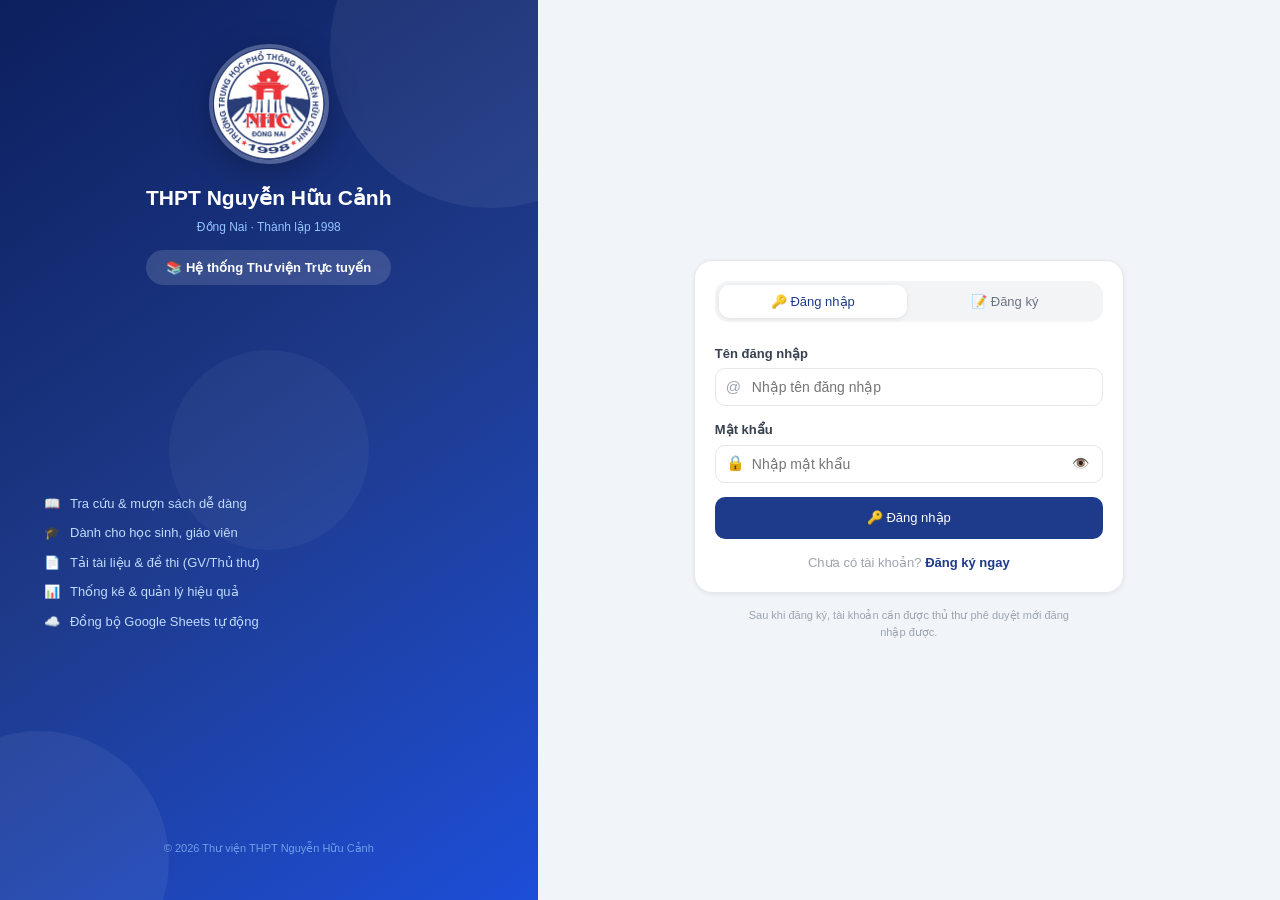
==== commit 6970e0d0: "Add files via upload" ====
--- a/books.html
+++ b/books.html
@@ -3,7 +3,7 @@
 <head>
   <meta charset="UTF-8"><meta name="viewport" content="width=device-width,initial-scale=1">
   <title>Sách — Thư viện NHC</title>
-  <link rel="icon" href="school-logo.png">
+  <link rel="icon" href="unnamed.jpg">
   <link rel="stylesheet" href="style.css">
 </head>
 <body>
--- a/style.css
+++ b/style.css
@@ -614,4 +614,20 @@
   font-weight: 700;
   margin-top: 3px;
   min-height: 16px;
+}
+.sb-logo-img {
+    width: 45px;          /* Độ rộng bằng logo cũ */
+    height: 45px;         /* Chiều cao bằng logo cũ */
+    object-fit: cover;    /* Giúp ảnh không bị méo khi ép vào hình vuông */
+    border-radius: 8px;   /* Bo góc một chút cho đẹp */
+    margin-bottom: 10px;
+    display: block;
+}
+
+/* Căn chỉnh lại khung chứa logo nếu cần */
+.sb-logo {
+    display: flex;
+    align-items: center;
+    justify-content: center;
+    padding: 20px 0;
 }
